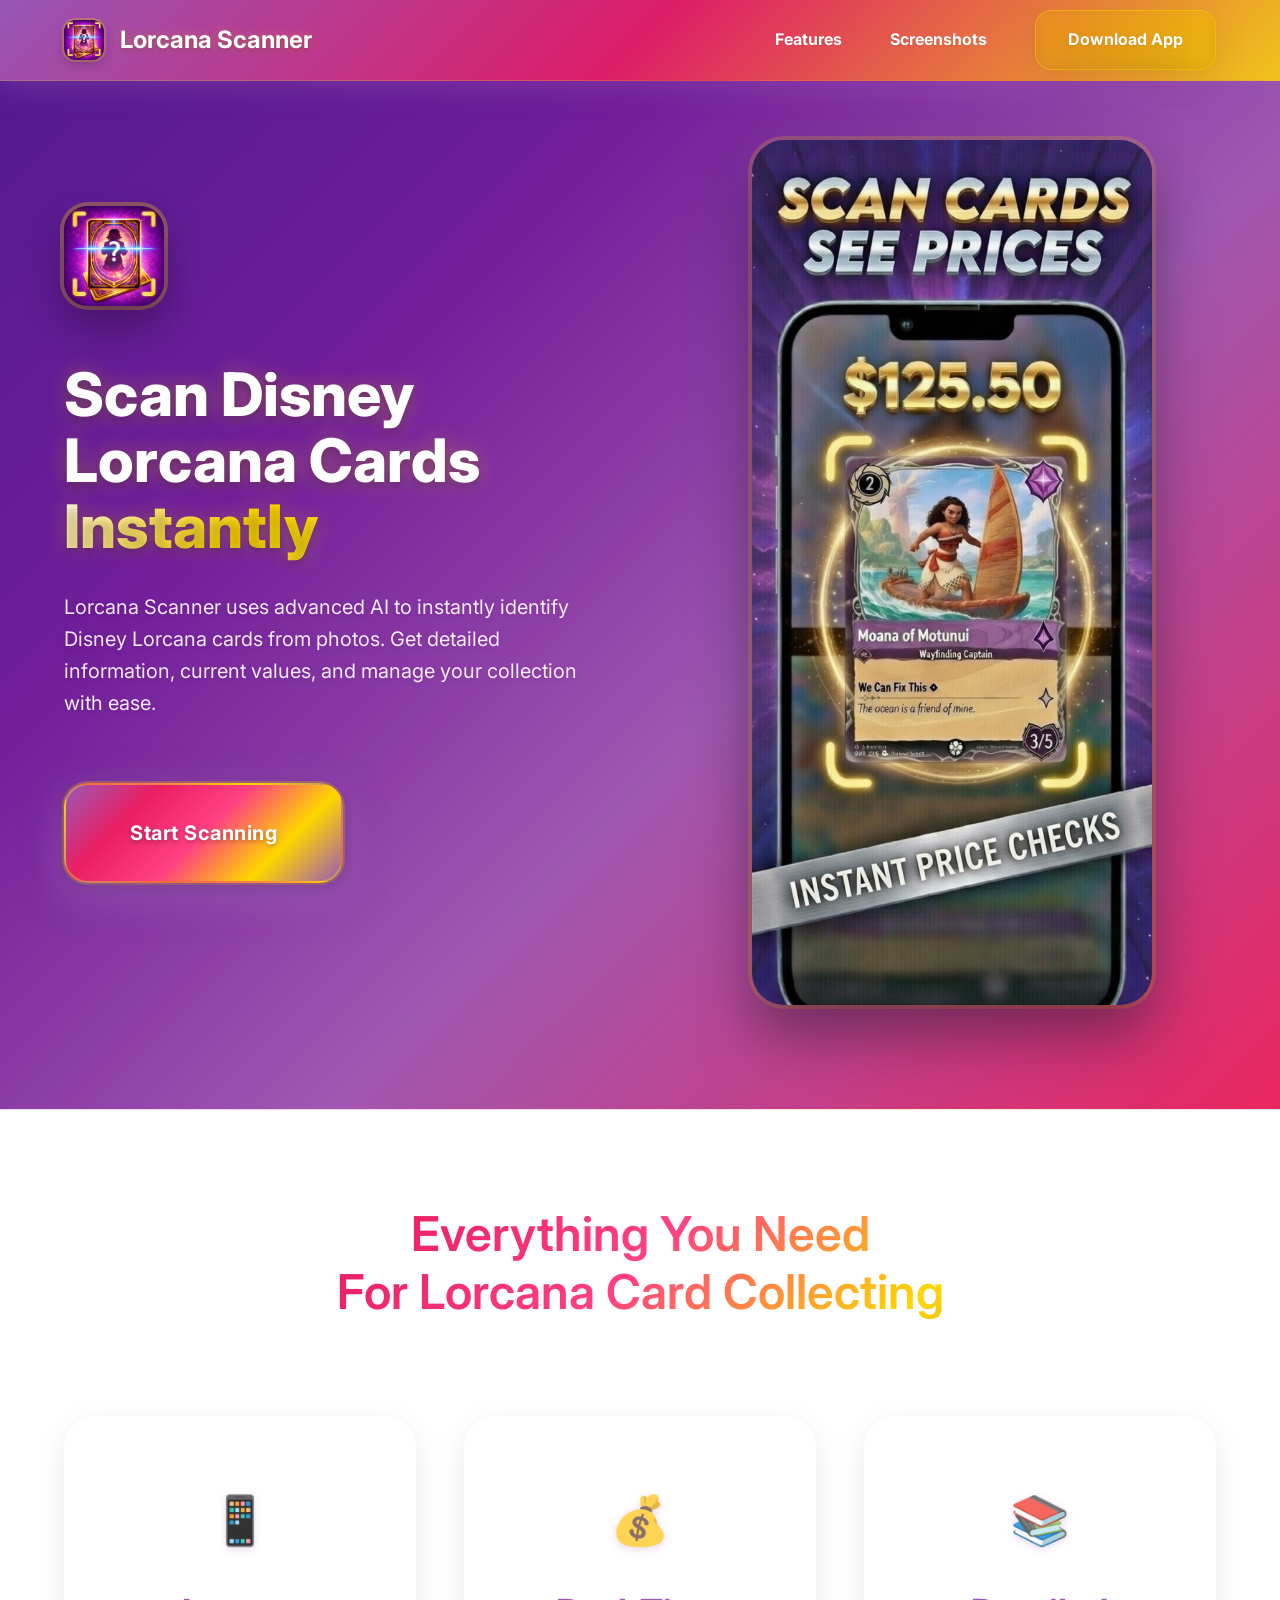
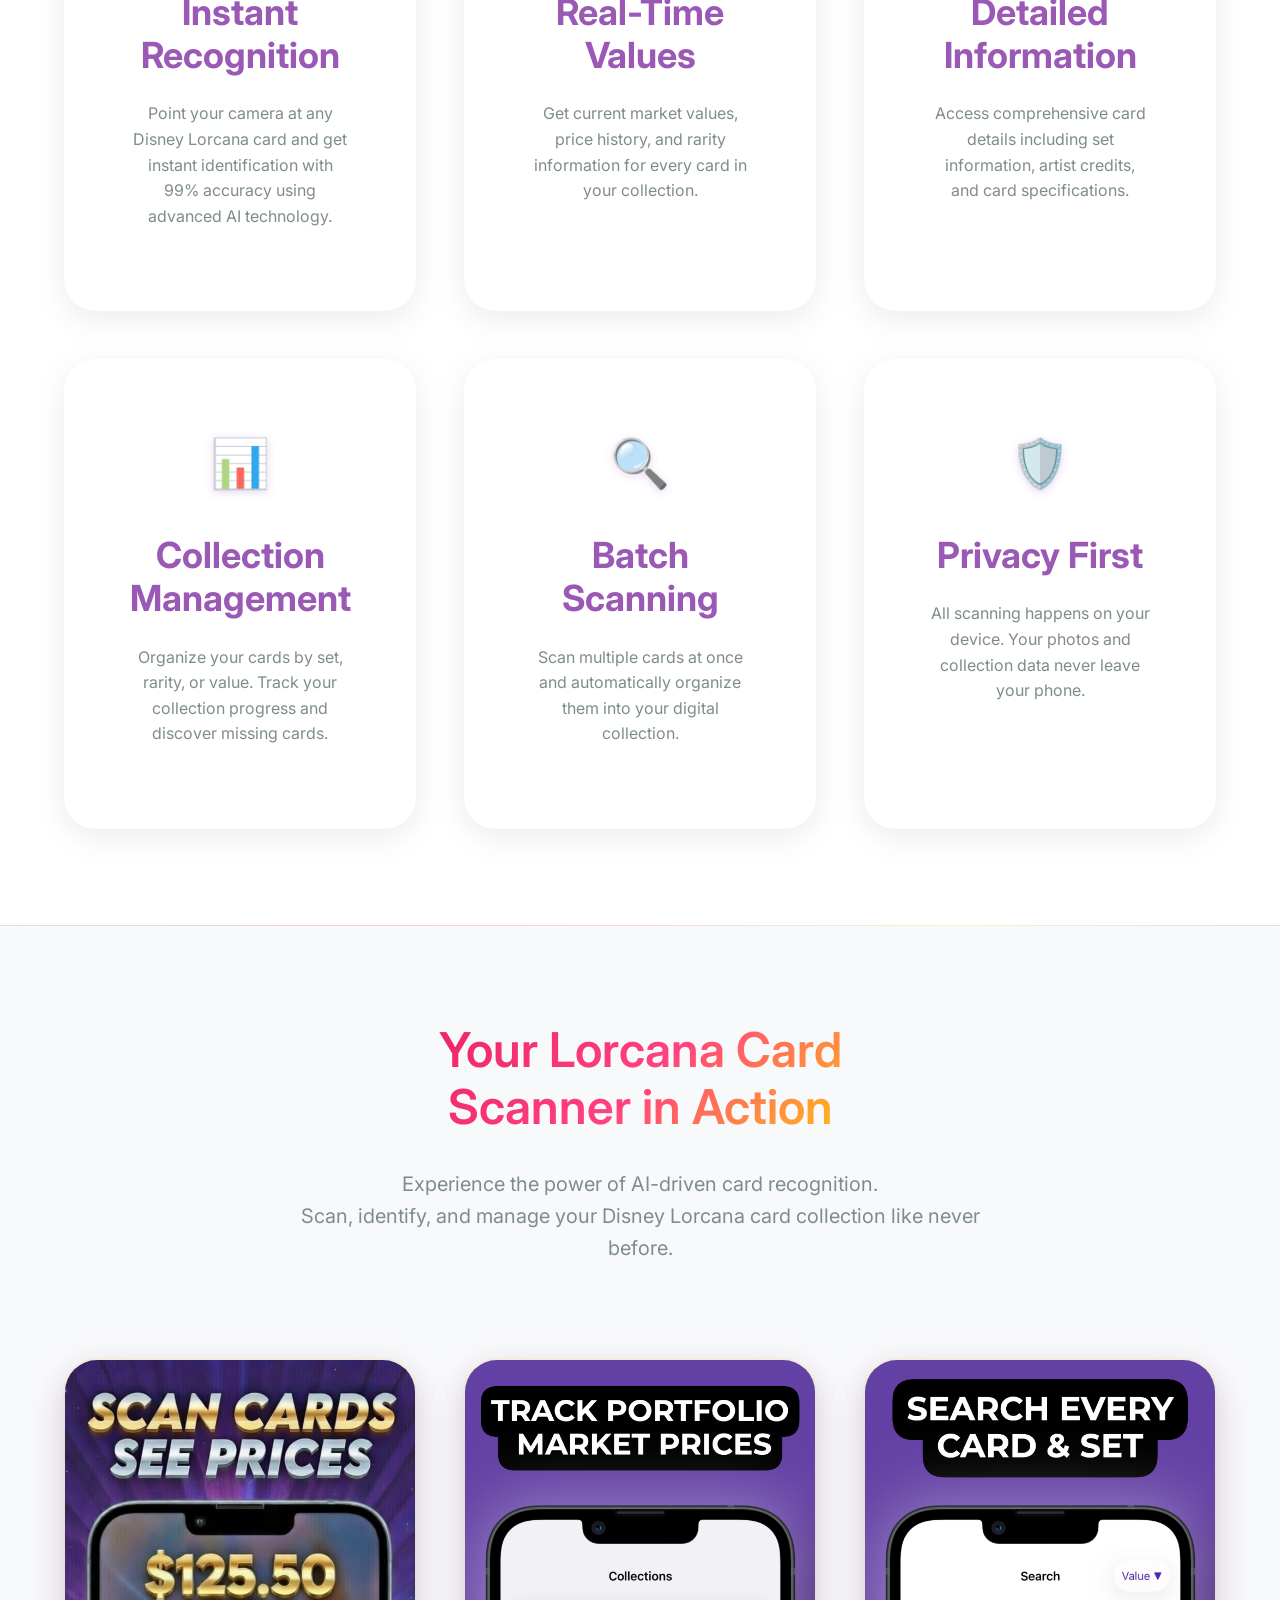
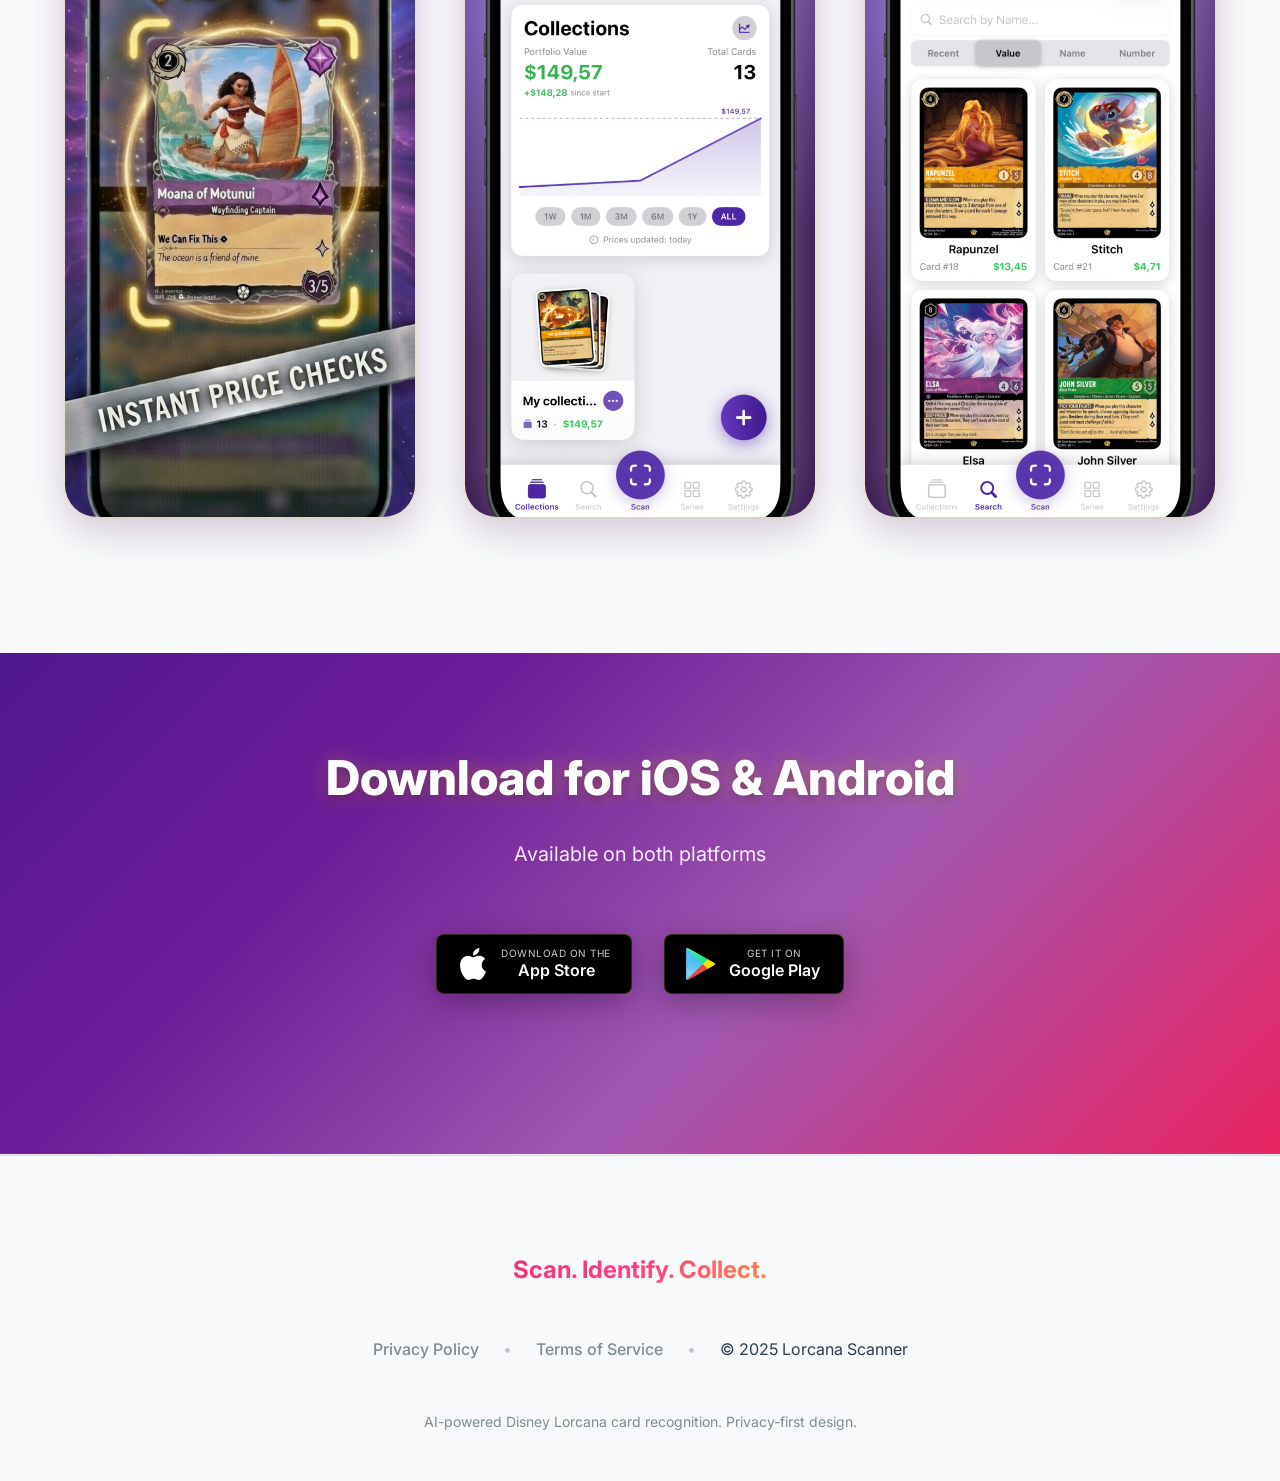
==== index.html @ 2559c127 "Add files via upload" ====
<!DOCTYPE html>
<html lang="en">
  <head>
    <meta charset="UTF-8" />
    <meta name="viewport" content="width=device-width, initial-scale=1.0" />
    <title>Lorcana Scanner - Scan Disney Lorcana Cards Instantly</title>
    <meta
      name="description"
      content="Scan and identify Disney Lorcana cards instantly with AI-powered recognition. Get detailed card information, values, and collection management."
    />
    <meta
      name="keywords"
      content="disney lorcana cards, card scanner, lorcana tcg, card recognition, collection management, mobile app, iOS, Android"
    />

    <!-- Open Graph / Facebook -->
    <meta property="og:type" content="website" />
    <meta property="og:url" content="https://lorcanascanner.app/" />
    <meta
      property="og:title"
      content="Lorcana Scanner - Scan Disney Lorcana Cards Instantly"
    />
    <meta
      property="og:description"
      content="Scan and identify Disney Lorcana cards instantly with AI-powered recognition. Get detailed card information, values, and collection management."
    />
    <meta
      property="og:image"
      content="https://lorcanascanner.app/images/og-image.jpg"
    />

    <!-- Twitter -->
    <meta property="twitter:card" content="summary_large_image" />
    <meta property="twitter:url" content="https://lorcanascanner.app/" />
    <meta
      property="twitter:title"
      content="Lorcana Scanner - Scan Disney Lorcana Cards Instantly"
    />
    <meta
      property="twitter:description"
      content="Scan and identify Disney Lorcana cards instantly with AI-powered recognition. Get detailed card information, values, and collection management."
    />
    <meta
      property="twitter:image"
      content="https://lorcanascanner.app/images/og-image.jpg"
    />

    <!-- Favicon -->
    <link rel="icon" type="image/png" href="images/icon.png" />

    <!-- CSS -->
    <link rel="stylesheet" href="styles.css" />

    <!-- Fonts -->
    <link rel="preconnect" href="https://fonts.googleapis.com" />
    <link rel="preconnect" href="https://fonts.gstatic.com" crossorigin />
    <link
      href="https://fonts.googleapis.com/css2?family=Inter:wght@300;400;500;600;700&display=swap"
      rel="stylesheet"
    />

    <!-- Structured Data -->
    <script type="application/ld+json">
      {
        "@context": "https://schema.org",
        "@type": "MobileApplication",
        "name": "Lorcana Scanner",
        "description": "Scan and identify Disney Lorcana cards instantly with AI-powered recognition",
        "operatingSystem": "iOS, Android",
        "applicationCategory": "Entertainment",
        "offers": {
          "@type": "Offer",
          "price": "0",
          "priceCurrency": "USD"
        }
      }
    </script>
  </head>
  <body>
    <!-- Navigation -->
    <nav class="navbar">
      <div class="nav-container">
        <div class="nav-logo">
          <img src="images/icon.png" alt="Lorcana Scanner" class="logo" />
          <span class="logo-text">Lorcana Scanner</span>
        </div>
        <div class="nav-menu">
          <a href="#features" class="nav-link">Features</a>
          <a href="#screenshots" class="nav-link">Screenshots</a>
          <a href="#download" class="nav-link download-btn">Download App</a>
        </div>
        <div class="nav-toggle">
          <span></span>
          <span></span>
          <span></span>
        </div>
      </div>
    </nav>

    <!-- Hero Section -->
    <section class="hero" id="hero">
      <div class="container">
        <div class="hero-content">
          <div class="hero-icon">
            <img src="images/icon.png" alt="Lorcana Scanner" class="app-icon" />
          </div>
          <h1 class="hero-title">
            Scan Disney Lorcana Cards<br />
            <span class="gradient-text">Instantly</span>
          </h1>
          <p class="hero-subtitle">
            Lorcana Scanner uses advanced AI to instantly identify Disney Lorcana cards from photos. 
            Get detailed information, current values, and manage your collection with ease.
          </p>
          <div class="hero-cta">
            <a href="#download" class="btn btn-primary">Start Scanning</a>
          </div>
        </div>
        <div class="hero-screenshots">
          <div class="screenshot-main">
            <img
              src="images/1.png"
              alt="Lorcana Scanner Card Scanning Interface"
              class="main-screenshot"
            />
          </div>
        </div>
      </div>
    </section>

    <!-- Features Section -->
    <section class="features" id="features">
      <div class="container">
        <div class="section-header">
          <h2>Everything You Need<br />For Lorcana Card Collecting</h2>
        </div>
        <div class="features-grid">
          <div class="feature-card">
            <div class="feature-icon">📱</div>
            <h3>Instant Recognition</h3>
            <p>
              Point your camera at any Disney Lorcana card and get instant identification 
              with 99% accuracy using advanced AI technology.
            </p>
          </div>
          <div class="feature-card">
            <div class="feature-icon">💰</div>
            <h3>Real-Time Values</h3>
            <p>
              Get current market values, price history, and rarity information 
              for every card in your collection.
            </p>
          </div>
          <div class="feature-card">
            <div class="feature-icon">📚</div>
            <h3>Detailed Information</h3>
            <p>
              Access comprehensive card details including set information, 
              artist credits, and card specifications.
            </p>
          </div>
          <div class="feature-card">
            <div class="feature-icon">📊</div>
            <h3>Collection Management</h3>
            <p>
              Organize your cards by set, rarity, or value. Track your 
              collection progress and discover missing cards.
            </p>
          </div>
          <div class="feature-card">
            <div class="feature-icon">🔍</div>
            <h3>Batch Scanning</h3>
            <p>
              Scan multiple cards at once and automatically organize them 
              into your digital collection.
            </p>
          </div>
          <div class="feature-card">
            <div class="feature-icon">🛡️</div>
            <h3>Privacy First</h3>
            <p>
              All scanning happens on your device. Your photos and collection 
              data never leave your phone.
            </p>
          </div>
        </div>
      </div>
    </section>

    <!-- Screenshots Section -->
    <section class="screenshots" id="screenshots">
      <div class="container">
        <div class="section-header">
          <h2>Your Lorcana Card<br />Scanner in Action</h2>
          <p>
            Experience the power of AI-driven card recognition.<br />
            Scan, identify, and manage your Disney Lorcana card collection like never before.
          </p>
        </div>
        <div class="screenshots-grid">
          <div class="screenshot">
            <img
              src="images/1.png"
              alt="Lorcana Scanner Main Interface"
            />
          </div>
          <div class="screenshot">
            <img
              src="images/2.png"
              alt="Lorcana Scanner Card Details"
            />
          </div>
          <div class="screenshot">
            <img
              src="images/3.png"
              alt="Lorcana Scanner Collection View"
            />
          </div>
        </div>
      </div>
    </section>

    <!-- Download Section -->
    <section class="download" id="download">
      <div class="container">
        <div class="download-content">
          <h2>Download for iOS & Android</h2>
          <p>Available on both platforms</p>
          <div class="download-buttons">
            <a href="https://apps.apple.com/app/id6759500690" class="download-btn app-store">
              <div class="store-button">
                <div class="store-icon">
                  <img
                    src="images/apple-icon.png"
                    alt="Apple"
                    width="24"
                    height="24"
                  />
                </div>
                <div class="store-text">
                  <div class="store-label">Download on the</div>
                  <div class="store-name">App Store</div>
                </div>
              </div>
            </a>
            <a href="#" class="download-btn google-play">
              <div class="store-button">
                <div class="store-icon">
                  <img
                    src="images/googleplay-icon.png"
                    alt="Google Play"
                    width="24"
                    height="24"
                  />
                </div>
                <div class="store-text">
                  <div class="store-label">GET IT ON</div>
                  <div class="store-name">Google Play</div>
                </div>
              </div>
            </a>
          </div>
        </div>
      </div>
    </section>

    <!-- Footer -->
    <footer class="footer">
      <div class="container">
        <div class="footer-content">
          <div class="footer-tagline">
            <p>Scan. Identify. Collect.</p>
          </div>
          <div class="footer-links">
            <a href="privacy.html">Privacy Policy</a>
            <span class="separator">•</span>
            <a href="terms.html">Terms of Service</a>
            <span class="separator">•</span>
            <span>© 2025 Lorcana Scanner</span>
          </div>
          <div class="footer-note">
            <p>AI-powered Disney Lorcana card recognition. Privacy-first design.</p>
          </div>
        </div>
      </div>
    </footer>

    <!-- JavaScript -->
    <script src="script.js"></script>
  </body>
</html>
---- styles.css ----
/* Reset and Base Styles */
* {
  margin: 0;
  padding: 0;
  box-sizing: border-box;
}

:root {
  /* Lorcana-themed Colors - Purple, Pink, Gold */
  --primary: #9b59b6;
  --primary-dark: #7d3c98;
  --primary-light: #bb8fce;
  --secondary: #e91e63;
  --secondary-dark: #c2185b;
  --accent: #ffd700;
  --accent-dark: #ffb300;
  --accent-light: #ffeb3b;
  --purple-deep: #4a148c;
  --purple-medium: #6a1b9a;
  --pink-bright: #ff4081;
  --pink-soft: #f06292;
  --text-primary: #2c3e50;
  --text-secondary: #7f8c8d;
  --text-light: #bdc3c7;
  --background: #ffffff;
  --background-alt: #f8f9fa;
  --border: #e9ecef;
  --shadow: rgba(0, 0, 0, 0.08);
  --shadow-hover: rgba(0, 0, 0, 0.12);
  --gradient-primary: linear-gradient(
    135deg,
    #9b59b6 0%,
    #e91e63 25%,
    #ff4081 50%,
    #ffd700 75%,
    #9b59b6 100%
  );
  --gradient-secondary: linear-gradient(135deg, #f8f9fa 0%, #e9ecef 100%);
  --gradient-glow: linear-gradient(
    135deg,
    rgba(155, 89, 182, 0.2) 0%,
    rgba(233, 30, 99, 0.15) 50%,
    rgba(255, 215, 0, 0.1) 100%
  );
  --gradient-cosmic: linear-gradient(
    135deg,
    #4a148c 0%,
    #6a1b9a 30%,
    #9b59b6 60%,
    #e91e63 100%
  );

  /* Typography */
  --font-family: "Inter", -apple-system, BlinkMacSystemFont, "Segoe UI", Roboto,
    sans-serif;
  --font-size-xs: 0.75rem;
  --font-size-sm: 0.875rem;
  --font-size-base: 1rem;
  --font-size-lg: 1.125rem;
  --font-size-xl: 1.25rem;
  --font-size-2xl: 1.5rem;
  --font-size-3xl: 1.875rem;
  --font-size-4xl: 2.25rem;
  --font-size-5xl: 3rem;
  --font-size-6xl: 3.75rem;

  /* Spacing */
  --spacing-xs: 0.5rem;
  --spacing-sm: 1rem;
  --spacing-md: 1.5rem;
  --spacing-lg: 2rem;
  --spacing-xl: 3rem;
  --spacing-2xl: 4rem;
  --spacing-3xl: 6rem;

  /* Border Radius */
  --radius-sm: 0.375rem;
  --radius-md: 0.5rem;
  --radius-lg: 0.75rem;
  --radius-xl: 1rem;
  --radius-2xl: 1.5rem;
  --radius-3xl: 2rem;

  /* Transitions */
  --transition: all 0.3s ease;
  --transition-slow: all 0.5s ease;
  --transition-fast: all 0.15s ease;
}

/* Dark Mode */
@media (prefers-color-scheme: dark) {
  :root {
    --text-primary: #ffffff;
    --text-secondary: #bdc3c7;
    --text-light: #95a5a6;
    --background: #1a1a1a;
    --background-alt: #2c2c2c;
    --border: #404040;
    --shadow: rgba(0, 0, 0, 0.3);
    --shadow-hover: rgba(0, 0, 0, 0.4);
  }
}

html {
  scroll-behavior: smooth;
}

body {
  font-family: var(--font-family);
  font-size: var(--font-size-base);
  line-height: 1.6;
  color: var(--text-primary);
  background: radial-gradient(
      circle at 50% 50%,
      rgba(155, 89, 182, 0.15) 0%,
      rgba(233, 30, 99, 0.1) 30%,
      rgba(255, 215, 0, 0.05) 60%,
      rgba(74, 20, 140, 0.02) 100%
    ),
    linear-gradient(135deg, #4a148c 0%, #6a1b9a 30%, #9b59b6 60%, #e91e63 100%);
  background-attachment: fixed;
  overflow-x: hidden;
  position: relative;
}

/* Sparkle effect for cosmic theme */
body::before {
  content: "";
  position: fixed;
  top: 0;
  left: 0;
  width: 100%;
  height: 100%;
  background-image: 
    radial-gradient(2px 2px at 20% 30%, rgba(255, 255, 255, 0.8), transparent),
    radial-gradient(2px 2px at 60% 70%, rgba(255, 192, 203, 0.8), transparent),
    radial-gradient(1px 1px at 50% 50%, rgba(255, 215, 0, 0.6), transparent),
    radial-gradient(1px 1px at 80% 10%, rgba(255, 255, 255, 0.6), transparent),
    radial-gradient(2px 2px at 40% 80%, rgba(255, 192, 203, 0.6), transparent);
  background-size: 200% 200%;
  background-position: 0% 0%, 100% 100%, 50% 50%, 0% 100%, 100% 0%;
  animation: sparkle 20s linear infinite;
  pointer-events: none;
  opacity: 0.4;
  z-index: 0;
}

@keyframes sparkle {
  0% {
    background-position: 0% 0%, 100% 100%, 50% 50%, 0% 100%, 100% 0%;
  }
  100% {
    background-position: 200% 200%, -100% -100%, 150% 150%, 200% -100%, -100% 200%;
  }
}

/* Typography */
h1,
h2,
h3,
h4,
h5,
h6 {
  font-weight: 600;
  line-height: 1.2;
  margin-bottom: var(--spacing-sm);
}

h1 {
  font-size: var(--font-size-6xl);
}
h2 {
  font-size: var(--font-size-5xl);
}
h3 {
  font-size: var(--font-size-4xl);
}
h4 {
  font-size: var(--font-size-3xl);
}
h5 {
  font-size: var(--font-size-2xl);
}
h6 {
  font-size: var(--font-size-xl);
}

p {
  margin-bottom: var(--spacing-sm);
  color: var(--text-secondary);
}

/* Container */
.container {
  max-width: 1200px;
  margin: 0 auto;
  padding: 0 var(--spacing-md);
  position: relative;
  z-index: 1;
}

/* Buttons */
.btn {
  display: inline-flex;
  align-items: center;
  gap: var(--spacing-xs);
  padding: var(--spacing-lg) var(--spacing-2xl);
  border: none;
  border-radius: var(--radius-2xl);
  font-size: var(--font-size-xl);
  font-weight: 600;
  text-decoration: none;
  cursor: pointer;
  transition: var(--transition);
  white-space: nowrap;
  position: relative;
  overflow: hidden;
  min-width: 200px;
  justify-content: center;
}

.btn::before {
  content: "";
  position: absolute;
  top: 0;
  left: -100%;
  width: 100%;
  height: 100%;
  background: linear-gradient(
    90deg,
    transparent,
    rgba(255, 255, 255, 0.3),
    transparent
  );
  transition: var(--transition-slow);
}

.btn:hover::before {
  left: 100%;
}

.btn-primary {
  background: var(--gradient-primary);
  color: white;
  box-shadow: 0 12px 40px rgba(155, 89, 182, 0.5), 0 4px 16px rgba(0, 0, 0, 0.3),
    0 0 0 2px rgba(255, 215, 0, 0.3);
  transform: translateY(0);
  border: 2px solid rgba(255, 215, 0, 0.4);
  backdrop-filter: blur(10px);
  text-shadow: 0 2px 4px rgba(0, 0, 0, 0.3);
  font-weight: 700;
  letter-spacing: 0.5px;
  filter: drop-shadow(0 4px 8px rgba(155, 89, 182, 0.4));
}

.btn-primary:hover {
  transform: translateY(-6px);
  box-shadow: 0 20px 60px rgba(155, 89, 182, 0.6), 0 8px 24px rgba(0, 0, 0, 0.4),
    0 0 0 3px rgba(255, 215, 0, 0.5);
  border-color: rgba(255, 215, 0, 0.6);
  text-shadow: 0 2px 6px rgba(0, 0, 0, 0.4);
  filter: drop-shadow(0 8px 16px rgba(155, 89, 182, 0.5)) brightness(1.1);
}

/* Navigation */
.navbar {
  position: fixed;
  top: 0;
  left: 0;
  right: 0;
  background: linear-gradient(
    135deg,
    rgba(155, 89, 182, 0.95) 0%,
    rgba(233, 30, 99, 0.9) 50%,
    rgba(255, 215, 0, 0.85) 100%
  );
  backdrop-filter: blur(20px);
  border-bottom: 1px solid rgba(255, 215, 0, 0.2);
  z-index: 1000;
  transition: var(--transition);
  box-shadow: 0 4px 30px rgba(155, 89, 182, 0.4);
}

.nav-container {
  max-width: 1200px;
  margin: 0 auto;
  padding: 0 var(--spacing-md);
  display: flex;
  align-items: center;
  justify-content: space-between;
  height: 80px;
}

.nav-logo {
  display: flex;
  align-items: center;
  gap: var(--spacing-sm);
}

.logo {
  width: 40px;
  height: 40px;
  border-radius: var(--radius-lg);
  box-shadow: 0 4px 12px rgba(0, 0, 0, 0.2), 0 0 0 2px rgba(255, 215, 0, 0.3);
  transition: var(--transition);
}

.logo:hover {
  transform: scale(1.1);
  box-shadow: 0 6px 16px rgba(0, 0, 0, 0.3), 0 0 0 3px rgba(255, 215, 0, 0.5);
}

.logo-text {
  font-size: var(--font-size-2xl);
  font-weight: 700;
  color: white;
  text-shadow: 0 2px 4px rgba(0, 0, 0, 0.2), 0 0 10px rgba(255, 215, 0, 0.3);
}

.nav-menu {
  display: flex;
  align-items: center;
  gap: var(--spacing-xl);
}

.nav-link {
  color: rgba(255, 255, 255, 0.95);
  text-decoration: none;
  font-weight: 600;
  transition: var(--transition);
  position: relative;
  padding: var(--spacing-xs) 0;
  text-shadow: 0 1px 2px rgba(0, 0, 0, 0.1);
}

.nav-link::after {
  content: "";
  position: absolute;
  bottom: 0;
  left: 0;
  width: 0;
  height: 2px;
  background: linear-gradient(90deg, #ffd700, #ffeb3b);
  transition: var(--transition);
  box-shadow: 0 0 8px rgba(255, 215, 0, 0.5);
}

.nav-link:hover {
  color: white;
  text-shadow: 0 2px 4px rgba(0, 0, 0, 0.2), 0 0 8px rgba(255, 215, 0, 0.4);
}

.nav-link:hover::after {
  width: 100%;
}

.nav-link.download-btn {
  background: rgba(255, 215, 0, 0.2);
  color: white;
  padding: var(--spacing-sm) var(--spacing-lg);
  border-radius: var(--radius-xl);
  border: 1px solid rgba(255, 215, 0, 0.4);
  backdrop-filter: blur(10px);
}

.nav-link.download-btn:hover {
  background: rgba(255, 215, 0, 0.3);
  transform: translateY(-2px);
  border-color: rgba(255, 215, 0, 0.6);
  box-shadow: 0 4px 12px rgba(255, 215, 0, 0.3);
}

.nav-toggle {
  display: none;
  flex-direction: column;
  cursor: pointer;
}

.nav-toggle span {
  width: 25px;
  height: 3px;
  background: white;
  margin: 3px 0;
  transition: var(--transition);
  box-shadow: 0 0 4px rgba(255, 215, 0, 0.5);
}

/* Hero Section */
.hero {
  padding: 140px 0 var(--spacing-3xl);
  background: var(--gradient-cosmic);
  min-height: 100vh;
  display: flex;
  align-items: center;
  color: white;
  position: relative;
  overflow: hidden;
}

.hero::before {
  content: "";
  position: absolute;
  top: 0;
  left: 0;
  right: 0;
  bottom: 0;
  background: var(--gradient-glow);
  opacity: 0.4;
  animation: pulse 4s ease-in-out infinite;
}

@keyframes pulse {
  0%,
  100% {
    opacity: 0.4;
  }
  50% {
    opacity: 0.6;
  }
}

.hero .container {
  display: grid;
  grid-template-columns: 1fr 1fr;
  gap: var(--spacing-3xl);
  align-items: center;
  position: relative;
  z-index: 2;
}

.hero-content {
  max-width: 600px;
}

.hero-icon {
  margin-bottom: var(--spacing-xl);
  animation: float 6s ease-in-out infinite;
}

@keyframes float {
  0%,
  100% {
    transform: translateY(0px);
  }
  50% {
    transform: translateY(-10px);
  }
}

.app-icon {
  width: 100px;
  height: 100px;
  border-radius: var(--radius-2xl);
  box-shadow: 0 20px 40px rgba(0, 0, 0, 0.3), 0 0 0 4px rgba(255, 215, 0, 0.3);
  transition: var(--transition);
}

.app-icon:hover {
  transform: scale(1.05) rotate(5deg);
  box-shadow: 0 25px 50px rgba(0, 0, 0, 0.4), 0 0 0 6px rgba(255, 215, 0, 0.5);
}

.hero-title {
  font-size: var(--font-size-6xl);
  font-weight: 800;
  line-height: 1.1;
  margin-bottom: var(--spacing-lg);
  color: white;
  text-shadow: 0 4px 8px rgba(0, 0, 0, 0.2), 0 0 20px rgba(255, 215, 0, 0.3);
}

.gradient-text {
  background: linear-gradient(135deg, #ffffff, #ffd700, #ffeb3b, #ffffff);
  -webkit-background-clip: text;
  -webkit-text-fill-color: transparent;
  background-clip: text;
  animation: shimmer 3s ease-in-out infinite;
  background-size: 200% 200%;
}

@keyframes shimmer {
  0%,
  100% {
    background-position: 0% 50%;
  }
  50% {
    background-position: 100% 50%;
  }
}

.hero-subtitle {
  font-size: var(--font-size-xl);
  color: rgba(255, 255, 255, 0.9);
  margin-bottom: var(--spacing-2xl);
  line-height: 1.6;
  font-weight: 400;
  text-shadow: 0 2px 4px rgba(0, 0, 0, 0.1);
}

.hero-cta {
  margin-bottom: var(--spacing-2xl);
}

.hero-screenshots {
  display: flex;
  flex-direction: column;
  gap: var(--spacing-xl);
  align-items: center;
  justify-content: center;
  animation: slideInRight 1s ease-out;
}

@keyframes slideInRight {
  from {
    opacity: 0;
    transform: translateX(50px);
  }
  to {
    opacity: 1;
    transform: translateX(0);
  }
}

.screenshot-main {
  position: relative;
}

.main-screenshot {
  width: 100%;
  max-width: 400px;
  height: auto;
  border-radius: var(--radius-3xl);
  box-shadow: 0 30px 60px rgba(0, 0, 0, 0.4), 0 0 0 4px rgba(255, 215, 0, 0.2);
  transition: var(--transition);
  filter: drop-shadow(0 10px 20px rgba(155, 89, 182, 0.3));
}

.main-screenshot:hover {
  transform: translateY(-10px) scale(1.02);
  box-shadow: 0 40px 80px rgba(0, 0, 0, 0.5), 0 0 0 6px rgba(255, 215, 0, 0.3);
}

/* Section Styles */
.section-header {
  text-align: center;
  margin-bottom: var(--spacing-3xl);
}

.section-header h2 {
  margin-bottom: var(--spacing-lg);
  background: var(--gradient-primary);
  -webkit-background-clip: text;
  -webkit-text-fill-color: transparent;
  background-clip: text;
}

.section-header p {
  font-size: var(--font-size-xl);
  max-width: 700px;
  margin: 0 auto;
  color: var(--text-secondary);
}

/* Features Section */
.features {
  padding: var(--spacing-3xl) 0;
  background: var(--background);
  position: relative;
}

.features::before {
  content: "";
  position: absolute;
  top: 0;
  left: 0;
  right: 0;
  height: 1px;
  background: var(--gradient-primary);
  opacity: 0.2;
}

.features-grid {
  display: grid;
  grid-template-columns: repeat(auto-fit, minmax(350px, 1fr));
  gap: var(--spacing-xl);
}

.feature-card {
  background: var(--background);
  padding: var(--spacing-2xl);
  border-radius: var(--radius-3xl);
  border: 2px solid transparent;
  text-align: center;
  transition: var(--transition);
  box-shadow: 0 8px 32px var(--shadow);
  position: relative;
  overflow: hidden;
}

.feature-card::before {
  content: "";
  position: absolute;
  top: 0;
  left: 0;
  right: 0;
  height: 4px;
  background: var(--gradient-primary);
  transform: scaleX(0);
  transition: var(--transition);
}

.feature-card:hover {
  transform: translateY(-8px);
  box-shadow: 0 20px 60px var(--shadow-hover), 0 0 0 2px rgba(255, 215, 0, 0.2);
  border-color: rgba(255, 215, 0, 0.3);
}

.feature-card:hover::before {
  transform: scaleX(1);
}

.feature-icon {
  font-size: 3rem;
  margin-bottom: var(--spacing-lg);
  opacity: 0.8;
  transition: var(--transition);
  filter: drop-shadow(0 2px 4px rgba(155, 89, 182, 0.3));
}

.feature-card:hover .feature-icon {
  transform: scale(1.1);
  opacity: 1;
  filter: drop-shadow(0 4px 8px rgba(255, 215, 0, 0.4));
}

.feature-card h3 {
  margin-bottom: var(--spacing-md);
  font-weight: 700;
  color: var(--primary);
}

/* Screenshots Section */
.screenshots {
  padding: var(--spacing-3xl) 0;
  background: var(--background-alt);
  position: relative;
}

.screenshots::before {
  content: "";
  position: absolute;
  top: 0;
  left: 0;
  right: 0;
  height: 1px;
  background: var(--gradient-primary);
  opacity: 0.2;
}

.screenshots-grid {
  display: grid;
  grid-template-columns: repeat(auto-fit, minmax(300px, 1fr));
  gap: var(--spacing-xl);
}

.screenshot {
  text-align: center;
  transition: var(--transition);
}

.screenshot img {
  width: 100%;
  max-width: 350px;
  height: auto;
  border-radius: var(--radius-3xl);
  margin-bottom: var(--spacing-lg);
  box-shadow: 0 20px 40px var(--shadow), 0 0 0 2px rgba(255, 215, 0, 0.1);
  transition: var(--transition);
  filter: drop-shadow(0 8px 16px rgba(155, 89, 182, 0.2));
}

.screenshot img:hover {
  transform: translateY(-8px) scale(1.02);
  box-shadow: 0 30px 60px var(--shadow-hover), 0 0 0 4px rgba(255, 215, 0, 0.3);
}

.screenshot h4 {
  margin-bottom: var(--spacing-sm);
  font-weight: 600;
}

/* Download Section */
.download {
  padding: var(--spacing-3xl) 0;
  background: var(--gradient-cosmic);
  color: white;
  text-align: center;
  position: relative;
  overflow: hidden;
}

.download::before {
  content: "";
  position: absolute;
  top: 0;
  left: 0;
  right: 0;
  bottom: 0;
  background: var(--gradient-glow);
  opacity: 0.3;
}

.download .container {
  position: relative;
  z-index: 2;
}

.download h2 {
  color: white;
  margin-bottom: var(--spacing-lg);
  font-size: var(--font-size-5xl);
  font-weight: 800;
  text-shadow: 0 4px 8px rgba(0, 0, 0, 0.2), 0 0 20px rgba(255, 215, 0, 0.3);
}

.download p {
  color: rgba(255, 255, 255, 0.9);
  font-size: var(--font-size-xl);
  margin-bottom: var(--spacing-2xl);
  font-weight: 400;
}

.download-buttons {
  display: flex;
  justify-content: center;
  gap: var(--spacing-lg);
  margin-bottom: var(--spacing-2xl);
  flex-wrap: wrap;
}

.download-btn {
  transition: var(--transition);
  filter: drop-shadow(0 8px 16px rgba(0, 0, 0, 0.3));
  text-decoration: none;
}

.download-btn:hover {
  transform: translateY(-4px);
  filter: drop-shadow(0 12px 24px rgba(155, 89, 182, 0.4));
  text-decoration: none;
}

.store-button {
  display: flex;
  align-items: center;
  gap: 12px;
  background: #000;
  color: #fff;
  padding: 12px 20px;
  border-radius: 8px;
  min-width: 180px;
  transition: all 0.3s ease;
  text-decoration: none;
  border: 1px solid rgba(255, 215, 0, 0.2);
}

.store-button:hover {
  background: #1a1a1a;
  transform: translateY(-2px);
  color: #fff;
  text-decoration: none;
  border-color: rgba(255, 215, 0, 0.4);
  box-shadow: 0 8px 24px rgba(155, 89, 182, 0.3);
}

.store-icon {
  display: flex;
  align-items: center;
  justify-content: center;
  width: 32px;
  height: 32px;
  flex-shrink: 0;
  border-radius: 4px;
  overflow: visible;
}

.store-icon img {
  width: 32px;
  height: 32px;
  object-fit: contain;
  display: block;
  max-width: 32px;
  max-height: 32px;
}

.store-text {
  display: flex;
  flex-direction: column;
  line-height: 1.2;
}

.store-label {
  font-size: 10px;
  font-weight: 400;
  opacity: 0.8;
  text-transform: uppercase;
  letter-spacing: 0.5px;
  color: #fff;
}

.store-name {
  font-size: 16px;
  font-weight: 600;
  margin-top: 2px;
  color: #fff;
}

.download-btn img {
  height: 70px;
  width: auto;
}

/* Footer */
.footer {
  background: var(--background-alt);
  padding: var(--spacing-3xl) 0 var(--spacing-lg);
  border-top: 1px solid var(--border);
  position: relative;
}

.footer::before {
  content: "";
  position: absolute;
  top: 0;
  left: 0;
  right: 0;
  height: 1px;
  background: var(--gradient-primary);
  opacity: 0.2;
}

.footer-content {
  text-align: center;
}

.footer-tagline {
  margin-bottom: var(--spacing-xl);
}

.footer-tagline p {
  font-size: var(--font-size-2xl);
  font-weight: 700;
  color: var(--text-primary);
  background: var(--gradient-primary);
  -webkit-background-clip: text;
  -webkit-text-fill-color: transparent;
  background-clip: text;
}

.footer-links {
  display: flex;
  justify-content: center;
  align-items: center;
  gap: var(--spacing-md);
  margin-bottom: var(--spacing-xl);
  flex-wrap: wrap;
}

.footer-links a {
  color: var(--text-secondary);
  text-decoration: none;
  transition: var(--transition);
  font-weight: 500;
}

.footer-links a:hover {
  color: var(--primary);
  transform: translateY(-2px);
}

.separator {
  color: var(--text-light);
}

.footer-note {
  color: var(--text-light);
  font-size: var(--font-size-sm);
}

/* Responsive Design */
@media (max-width: 1024px) {
  .hero .container {
    gap: var(--spacing-2xl);
  }

  .hero-title {
    font-size: var(--font-size-5xl);
  }

  .main-screenshot {
    max-width: 350px;
  }

  .features-grid {
    grid-template-columns: repeat(auto-fit, minmax(300px, 1fr));
  }
}

@media (max-width: 768px) {
  .nav-menu {
    display: none;
  }

  .nav-toggle {
    display: flex;
  }

  .hero {
    text-align: center;
    padding: 120px 0 var(--spacing-2xl);
  }

  .hero .container {
    grid-template-columns: 1fr;
    gap: var(--spacing-2xl);
  }

  .hero-content {
    order: 2;
  }

  .hero-screenshots {
    order: 1;
  }

  .hero-title {
    font-size: var(--font-size-4xl);
  }

  .hero-subtitle {
    font-size: var(--font-size-lg);
  }

  .features-grid {
    grid-template-columns: 1fr;
  }

  .screenshots-grid {
    grid-template-columns: repeat(auto-fit, minmax(280px, 1fr));
  }

  .download-buttons {
    flex-direction: column;
    align-items: center;
    gap: var(--spacing-md);
  }

  .store-button {
    min-width: 200px;
    padding: 14px 24px;
  }

  .footer-links {
    flex-direction: column;
    gap: var(--spacing-sm);
  }

  .separator {
    display: none;
  }
}

@media (max-width: 480px) {
  .container {
    padding: 0 var(--spacing-sm);
  }

  .hero-title {
    font-size: var(--font-size-3xl);
  }

  .hero-subtitle {
    font-size: var(--font-size-base);
  }

  .section-header h2 {
    font-size: var(--font-size-3xl);
  }

  .feature-card,
  .screenshot {
    padding: var(--spacing-xl);
  }

  .main-screenshot {
    max-width: 300px;
  }

  .download-btn img {
    height: 60px;
  }
}

/* Mobile Menu Styles */
.nav-menu.active {
  display: flex;
  position: absolute;
  top: 100%;
  left: 0;
  right: 0;
  background: linear-gradient(
    135deg,
    rgba(155, 89, 182, 0.98) 0%,
    rgba(233, 30, 99, 0.95) 50%,
    rgba(255, 215, 0, 0.92) 100%
  );
  flex-direction: column;
  padding: var(--spacing-xl);
  border-top: 1px solid rgba(255, 215, 0, 0.2);
  box-shadow: 0 8px 32px rgba(155, 89, 182, 0.4);
  gap: var(--spacing-md);
  backdrop-filter: blur(20px);
}

.nav-toggle.active span:nth-child(1) {
  transform: rotate(45deg) translate(5px, 5px);
}

.nav-toggle.active span:nth-child(2) {
  opacity: 0;
}

.nav-toggle.active span:nth-child(3) {
  transform: rotate(-45deg) translate(7px, -6px);
}

/* Animations */
@keyframes fadeInUp {
  from {
    opacity: 0;
    transform: translateY(30px);
  }
  to {
    opacity: 1;
    transform: translateY(0);
  }
}

.fade-in-up {
  animation: fadeInUp 0.6s ease-out;
}

/* Smooth scrolling for anchor links */
html {
  scroll-padding-top: 100px;
}

/* Image loading animation */
img {
  opacity: 0;
  transition: opacity 0.3s ease;
}

img.loaded {
  opacity: 1;
}

/* Focus styles for accessibility */
a:focus,
button:focus {
  outline: 2px solid var(--primary);
  outline-offset: 2px;
}

/* Active navigation link */
.nav-link.active {
  color: white !important;
  font-weight: 700;
  text-shadow: 0 1px 2px rgba(0, 0, 0, 0.2), 0 0 8px rgba(255, 215, 0, 0.5);
}

.nav-link.active::after {
  width: 100%;
  background: linear-gradient(90deg, #ffd700, #ffeb3b);
  box-shadow: 0 0 12px rgba(255, 215, 0, 0.6);
}

/* Scrollbar styling */
::-webkit-scrollbar {
  width: 8px;
}

::-webkit-scrollbar-track {
  background: var(--background-alt);
}

::-webkit-scrollbar-thumb {
  background: var(--gradient-primary);
  border-radius: var(--radius-lg);
}

::-webkit-scrollbar-thumb:hover {
  background: var(--primary-dark);
}

/* Privacy Policy Page */
.privacy-content {
  padding: 120px 0 var(--spacing-2xl);
  background: var(--background);
  min-height: 100vh;
  position: relative;
  z-index: 1;
}

.privacy-header {
  text-align: center;
  margin-bottom: var(--spacing-2xl);
  padding-bottom: var(--spacing-lg);
  border-bottom: 1px solid var(--border);
}

.back-link {
  display: inline-block;
  color: var(--primary);
  text-decoration: none;
  font-weight: 500;
  margin-bottom: var(--spacing-md);
  transition: var(--transition);
}

.back-link:hover {
  color: var(--primary-dark);
}

.privacy-header h1 {
  margin-bottom: var(--spacing-sm);
  color: var(--text-primary);
}

.last-updated {
  color: var(--text-light);
  font-size: var(--font-size-sm);
}

.privacy-body {
  max-width: 800px;
  margin: 0 auto;
  line-height: 1.7;
}

.privacy-body h2 {
  color: var(--text-primary);
  margin-top: var(--spacing-xl);
  margin-bottom: var(--spacing-md);
  font-size: var(--font-size-2xl);
}

.privacy-body h3 {
  color: var(--text-primary);
  margin-top: var(--spacing-lg);
  margin-bottom: var(--spacing-sm);
  font-size: var(--font-size-xl);
}

.privacy-body p {
  margin-bottom: var(--spacing-md);
  color: var(--text-secondary);
}

.privacy-body ul {
  margin-bottom: var(--spacing-md);
  padding-left: var(--spacing-lg);
}

.privacy-body li {
  margin-bottom: var(--spacing-xs);
  color: var(--text-secondary);
}

.privacy-body a {
  color: var(--primary);
  text-decoration: none;
  transition: var(--transition);
}

.privacy-body a:hover {
  color: var(--primary-dark);
  text-decoration: underline;
}

/* Responsive Privacy Page */
@media (max-width: 768px) {
  .privacy-content {
    padding: 100px 0 var(--spacing-xl);
  }

  .privacy-body {
    padding: 0 var(--spacing-sm);
  }

  .privacy-body h2 {
    font-size: var(--font-size-xl);
  }

  .privacy-body h3 {
    font-size: var(--font-size-lg);
  }
}
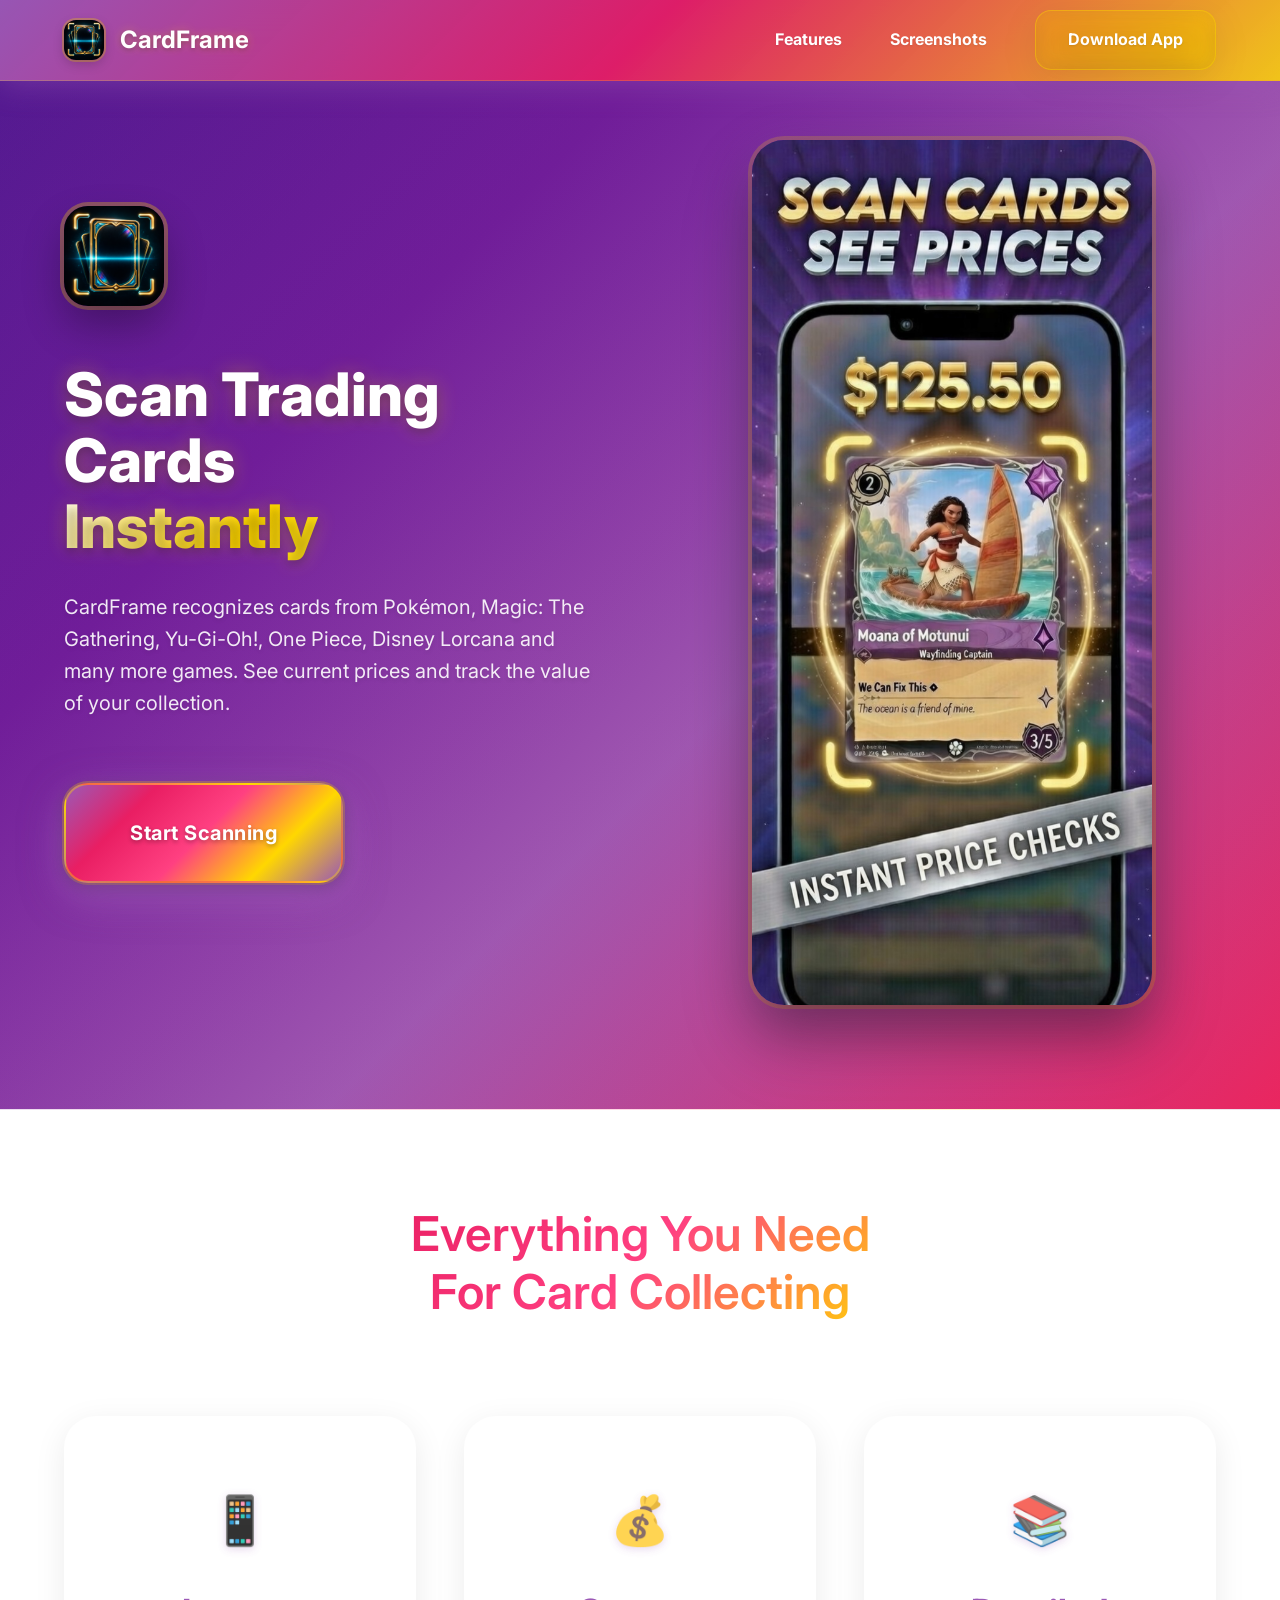
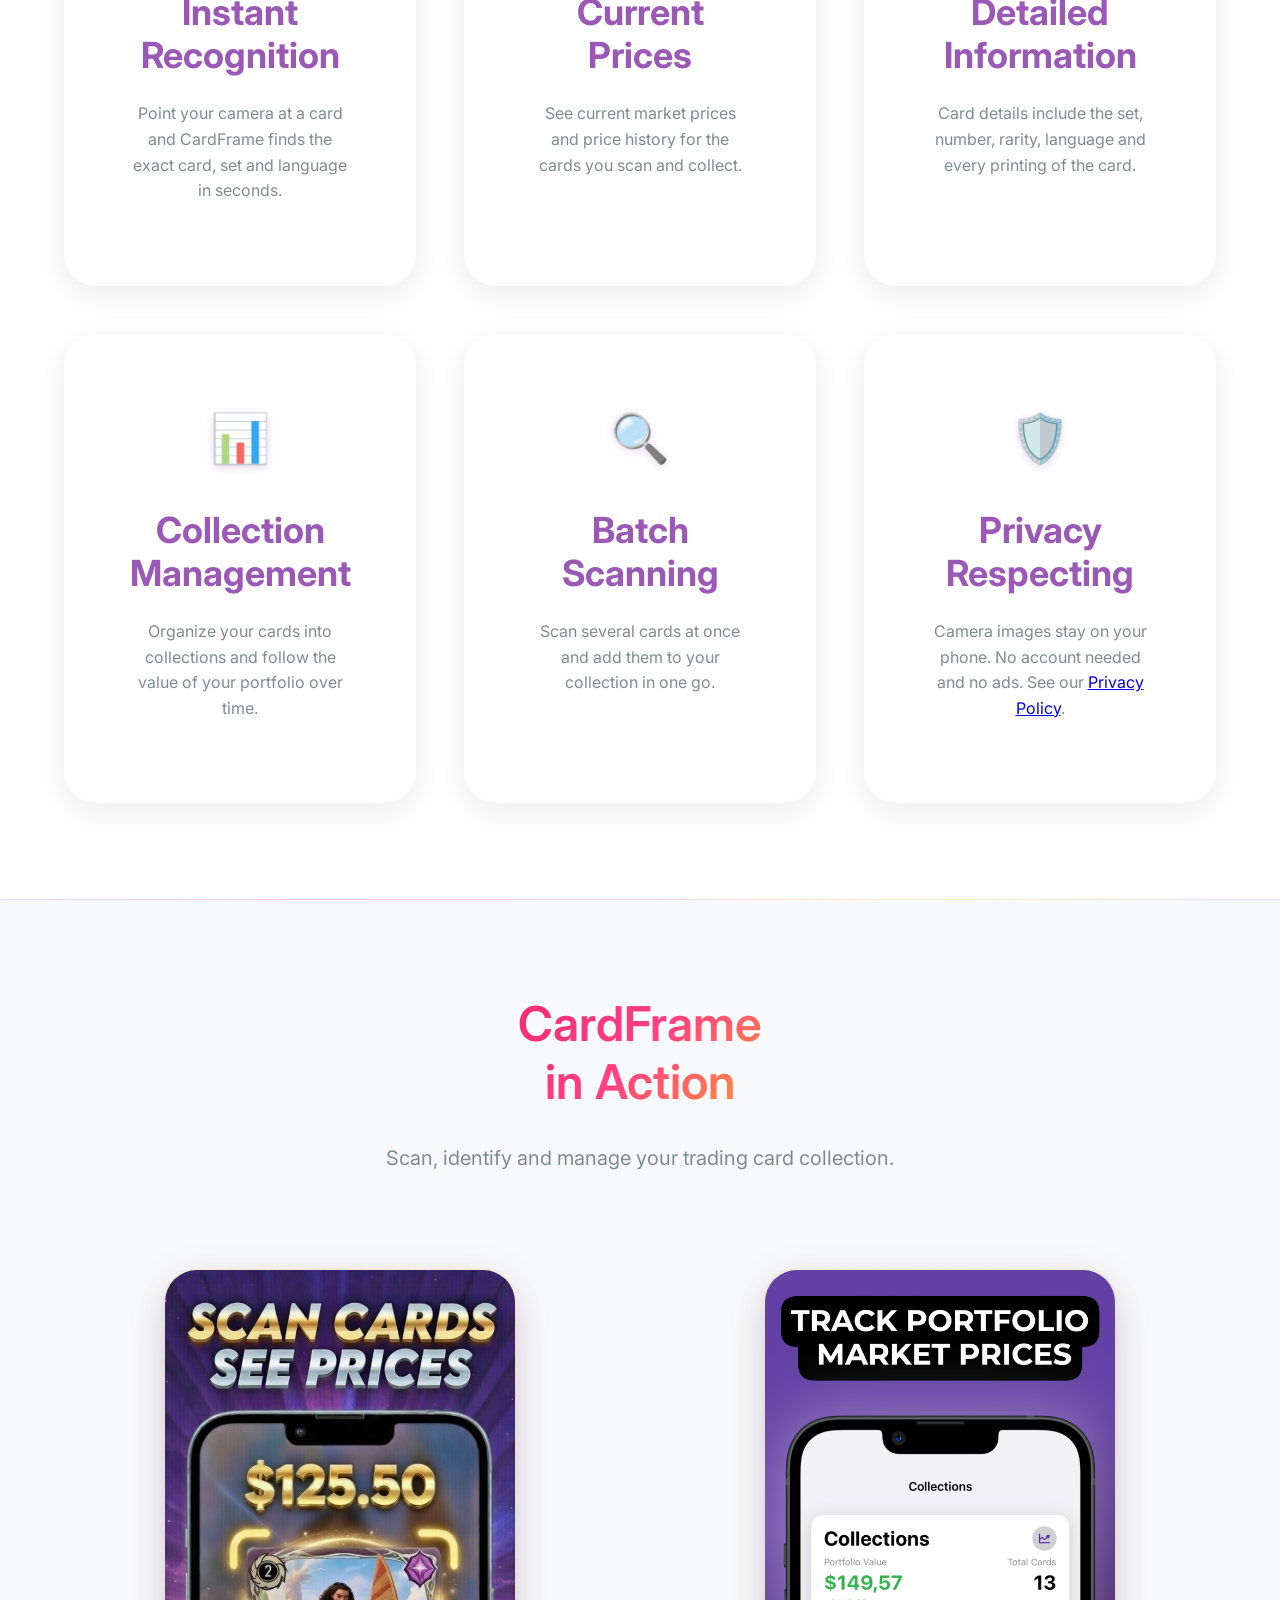
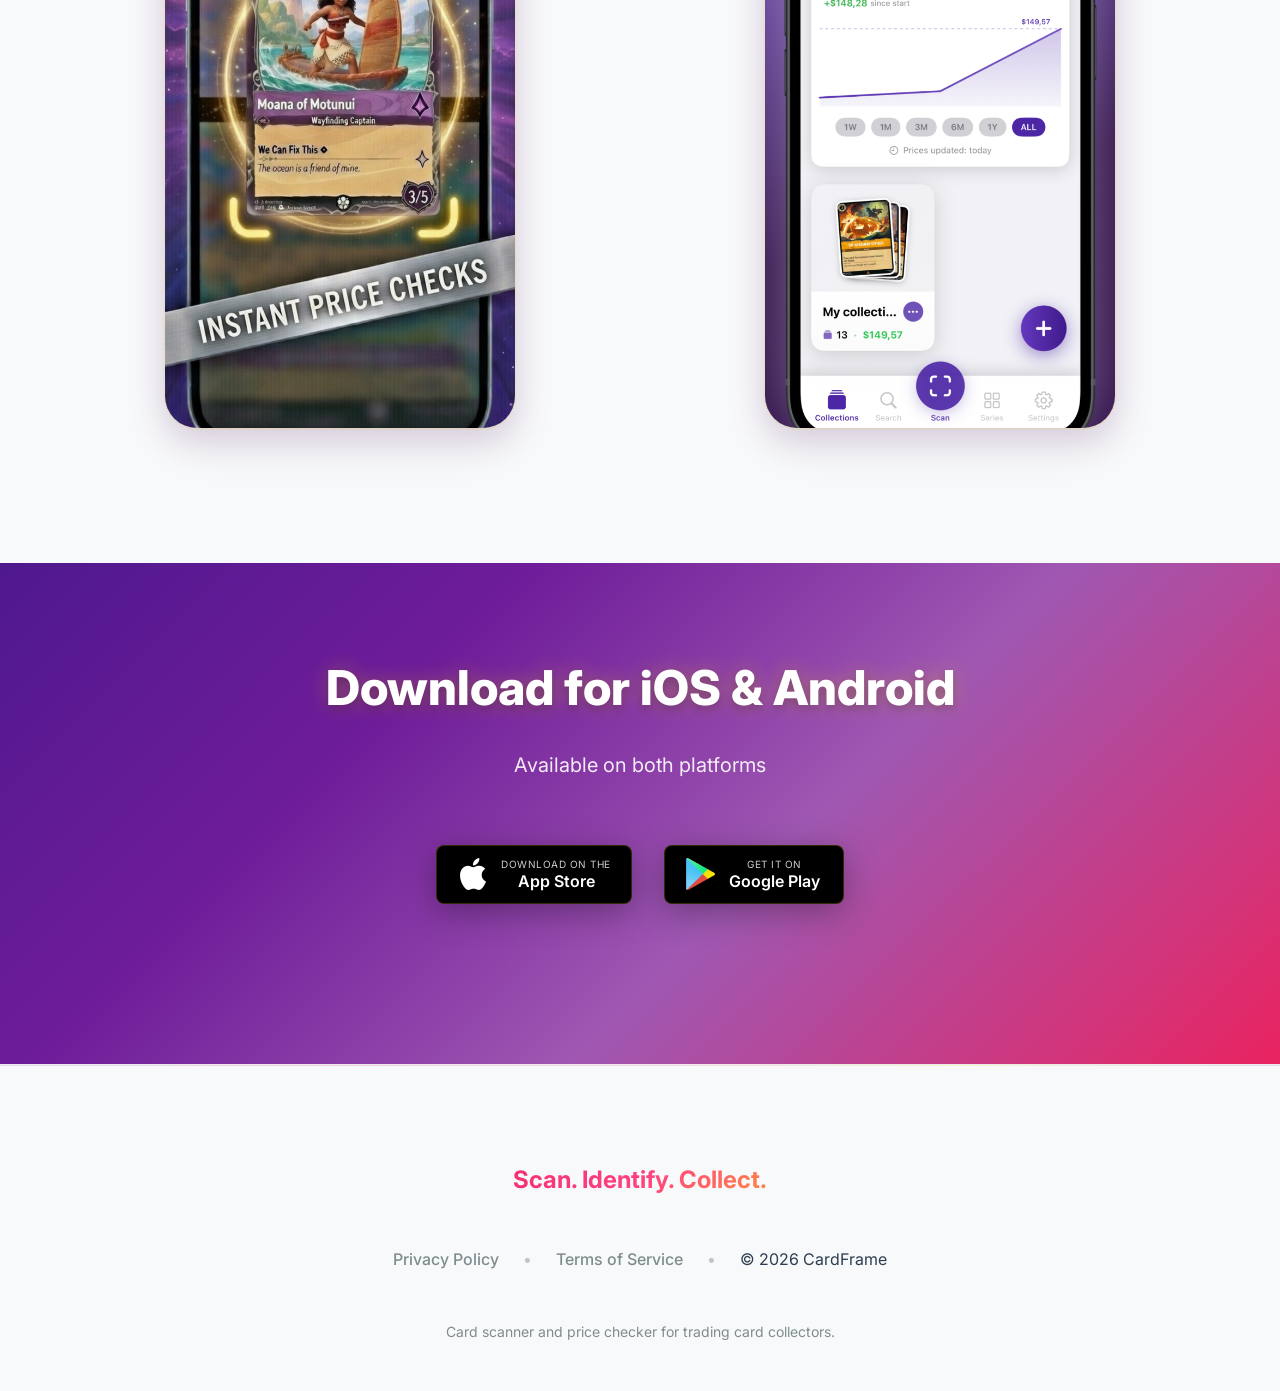
==== commit cce878fc: "Rebrand site to CardFrame; new privacy policy and terms - Privacy policy describes what the CardFram" ====
--- a/index.html
+++ b/index.html
@@ -3,46 +3,46 @@
   <head>
     <meta charset="UTF-8" />
     <meta name="viewport" content="width=device-width, initial-scale=1.0" />
-    <title>Lorcana Scanner - Scan Disney Lorcana Cards Instantly</title>
+    <title>CardFrame - Trading Card Scanner &amp; Price Checker</title>
     <meta
       name="description"
-      content="Scan and identify Disney Lorcana cards instantly with AI-powered recognition. Get detailed card information, values, and collection management."
+      content="Scan trading cards from Pokémon, Magic: The Gathering, Yu-Gi-Oh!, One Piece, Disney Lorcana and many more games. Identify cards in seconds, check prices and track the value of your collection."
     />
     <meta
       name="keywords"
-      content="disney lorcana cards, card scanner, lorcana tcg, card recognition, collection management, mobile app, iOS, Android"
+      content="CardFrame, trading card scanner, card price checker, Pokémon card scanner, MTG card scanner, Yu-Gi-Oh card scanner, One Piece card scanner, Lorcana card scanner, collection tracker, iOS, Android"
     />
 
     <!-- Open Graph / Facebook -->
     <meta property="og:type" content="website" />
-    <meta property="og:url" content="https://lorcanascanner.app/" />
+    <meta property="og:url" content="https://lorcanascanner.happread.com/" />
     <meta
       property="og:title"
-      content="Lorcana Scanner - Scan Disney Lorcana Cards Instantly"
+      content="CardFrame - Trading Card Scanner &amp; Price Checker"
     />
     <meta
       property="og:description"
-      content="Scan and identify Disney Lorcana cards instantly with AI-powered recognition. Get detailed card information, values, and collection management."
+      content="Scan trading cards from Pokémon, Magic: The Gathering, Yu-Gi-Oh!, One Piece, Disney Lorcana and many more games. Identify cards in seconds, check prices and track the value of your collection."
     />
     <meta
       property="og:image"
-      content="https://lorcanascanner.app/images/og-image.jpg"
+      content="https://lorcanascanner.happread.com/images/icon.png"
     />
 
     <!-- Twitter -->
     <meta property="twitter:card" content="summary_large_image" />
-    <meta property="twitter:url" content="https://lorcanascanner.app/" />
+    <meta property="twitter:url" content="https://lorcanascanner.happread.com/" />
     <meta
       property="twitter:title"
-      content="Lorcana Scanner - Scan Disney Lorcana Cards Instantly"
+      content="CardFrame - Trading Card Scanner &amp; Price Checker"
     />
     <meta
       property="twitter:description"
-      content="Scan and identify Disney Lorcana cards instantly with AI-powered recognition. Get detailed card information, values, and collection management."
+      content="Scan trading cards from Pokémon, Magic: The Gathering, Yu-Gi-Oh!, One Piece, Disney Lorcana and many more games. Identify cards in seconds, check prices and track the value of your collection."
     />
     <meta
       property="twitter:image"
-      content="https://lorcanascanner.app/images/og-image.jpg"
+      content="https://lorcanascanner.happread.com/images/icon.png"
     />
 
     <!-- Favicon -->
@@ -64,8 +64,8 @@
       {
         "@context": "https://schema.org",
         "@type": "MobileApplication",
-        "name": "Lorcana Scanner",
-        "description": "Scan and identify Disney Lorcana cards instantly with AI-powered recognition",
+        "name": "CardFrame",
+        "description": "Trading card scanner and price checker for Pokémon, Magic: The Gathering, Yu-Gi-Oh!, One Piece, Disney Lorcana and many more games",
         "operatingSystem": "iOS, Android",
         "applicationCategory": "Entertainment",
         "offers": {
@@ -81,8 +81,8 @@
     <nav class="navbar">
       <div class="nav-container">
         <div class="nav-logo">
-          <img src="images/icon.png" alt="Lorcana Scanner" class="logo" />
-          <span class="logo-text">Lorcana Scanner</span>
+          <img src="images/icon.png" alt="CardFrame" class="logo" />
+          <span class="logo-text">CardFrame</span>
         </div>
         <div class="nav-menu">
           <a href="#features" class="nav-link">Features</a>
@@ -102,15 +102,15 @@
       <div class="container">
         <div class="hero-content">
           <div class="hero-icon">
-            <img src="images/icon.png" alt="Lorcana Scanner" class="app-icon" />
+            <img src="images/icon.png" alt="CardFrame" class="app-icon" />
           </div>
           <h1 class="hero-title">
-            Scan Disney Lorcana Cards<br />
+            Scan Trading Cards<br />
             <span class="gradient-text">Instantly</span>
           </h1>
           <p class="hero-subtitle">
-            Lorcana Scanner uses advanced AI to instantly identify Disney Lorcana cards from photos. 
-            Get detailed information, current values, and manage your collection with ease.
+            CardFrame recognizes cards from Pokémon, Magic: The Gathering, Yu-Gi-Oh!, One Piece,
+            Disney Lorcana and many more games. See current prices and track the value of your collection.
           </p>
           <div class="hero-cta">
             <a href="#download" class="btn btn-primary">Start Scanning</a>
@@ -120,7 +120,7 @@
           <div class="screenshot-main">
             <img
               src="images/1.png"
-              alt="Lorcana Scanner Card Scanning Interface"
+              alt="CardFrame card scanner"
               class="main-screenshot"
             />
           </div>
@@ -132,55 +132,55 @@
     <section class="features" id="features">
       <div class="container">
         <div class="section-header">
-          <h2>Everything You Need<br />For Lorcana Card Collecting</h2>
+          <h2>Everything You Need<br />For Card Collecting</h2>
         </div>
         <div class="features-grid">
           <div class="feature-card">
             <div class="feature-icon">📱</div>
             <h3>Instant Recognition</h3>
             <p>
-              Point your camera at any Disney Lorcana card and get instant identification 
-              with 99% accuracy using advanced AI technology.
+              Point your camera at a card and CardFrame finds the exact card,
+              set and language in seconds.
             </p>
           </div>
           <div class="feature-card">
             <div class="feature-icon">💰</div>
-            <h3>Real-Time Values</h3>
-            <p>
-              Get current market values, price history, and rarity information 
-              for every card in your collection.
+            <h3>Current Prices</h3>
+            <p>
+              See current market prices and price history for the cards
+              you scan and collect.
             </p>
           </div>
           <div class="feature-card">
             <div class="feature-icon">📚</div>
             <h3>Detailed Information</h3>
             <p>
-              Access comprehensive card details including set information, 
-              artist credits, and card specifications.
+              Card details include the set, number, rarity, language and
+              every printing of the card.
             </p>
           </div>
           <div class="feature-card">
             <div class="feature-icon">📊</div>
             <h3>Collection Management</h3>
             <p>
-              Organize your cards by set, rarity, or value. Track your 
-              collection progress and discover missing cards.
+              Organize your cards into collections and follow the value of
+              your portfolio over time.
             </p>
           </div>
           <div class="feature-card">
             <div class="feature-icon">🔍</div>
             <h3>Batch Scanning</h3>
             <p>
-              Scan multiple cards at once and automatically organize them 
-              into your digital collection.
+              Scan several cards at once and add them to your collection
+              in one go.
             </p>
           </div>
           <div class="feature-card">
             <div class="feature-icon">🛡️</div>
-            <h3>Privacy First</h3>
-            <p>
-              All scanning happens on your device. Your photos and collection 
-              data never leave your phone.
+            <h3>Privacy Respecting</h3>
+            <p>
+              Camera images stay on your phone. No account needed and no ads.
+              See our <a href="privacy.html">Privacy Policy</a>.
             </p>
           </div>
         </div>
@@ -191,29 +191,22 @@
     <section class="screenshots" id="screenshots">
       <div class="container">
         <div class="section-header">
-          <h2>Your Lorcana Card<br />Scanner in Action</h2>
+          <h2>CardFrame<br />in Action</h2>
           <p>
-            Experience the power of AI-driven card recognition.<br />
-            Scan, identify, and manage your Disney Lorcana card collection like never before.
+            Scan, identify and manage your trading card collection.
           </p>
         </div>
         <div class="screenshots-grid">
           <div class="screenshot">
             <img
               src="images/1.png"
-              alt="Lorcana Scanner Main Interface"
+              alt="CardFrame scanner with card price"
             />
           </div>
           <div class="screenshot">
             <img
               src="images/2.png"
-              alt="Lorcana Scanner Card Details"
-            />
-          </div>
-          <div class="screenshot">
-            <img
-              src="images/3.png"
-              alt="Lorcana Scanner Collection View"
+              alt="CardFrame collection value"
             />
           </div>
         </div>
@@ -243,7 +236,7 @@
                 </div>
               </div>
             </a>
-            <a href="#" class="download-btn google-play">
+            <a href="https://play.google.com/store/apps/details?id=com.happread.cardframe" class="download-btn google-play">
               <div class="store-button">
                 <div class="store-icon">
                   <img
@@ -276,10 +269,10 @@
             <span class="separator">•</span>
             <a href="terms.html">Terms of Service</a>
             <span class="separator">•</span>
-            <span>© 2025 Lorcana Scanner</span>
+            <span>© 2026 CardFrame</span>
           </div>
           <div class="footer-note">
-            <p>AI-powered Disney Lorcana card recognition. Privacy-first design.</p>
+            <p>Card scanner and price checker for trading card collectors.</p>
           </div>
         </div>
       </div>
